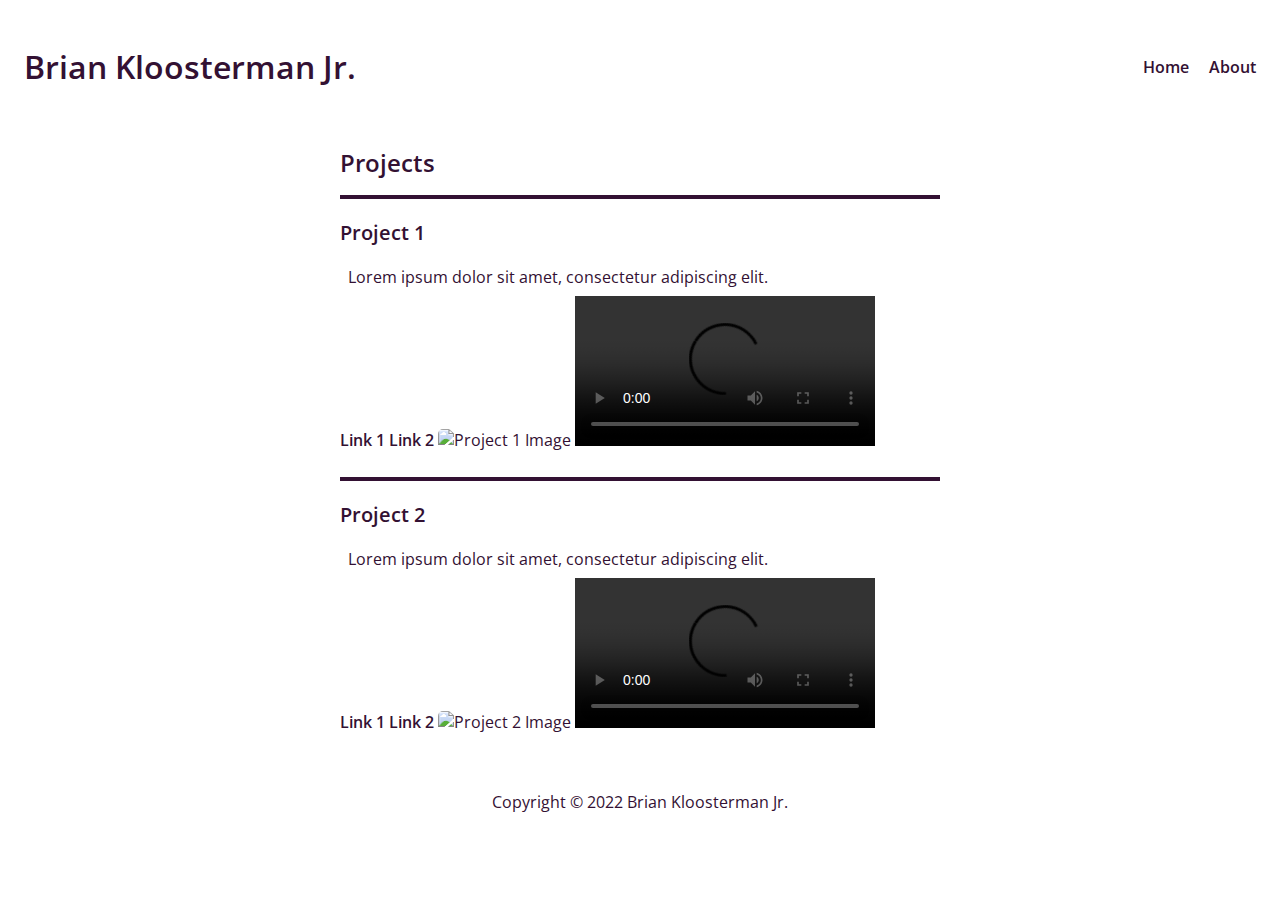
==== about.html @ 145dabde "updates" ====
<!DOCTYPE html>
<html lang="en">
  <head>
    <meta charset="UTF-8" />
    <meta http-equiv="X-UA-Compatible" content="IE=edge" />
    <meta name="viewport" content="width=device-width, initial-scale=1.0" />
    <title>Brian Kloosterman Jr.</title>
    <link rel="stylesheet" href="styles.css" />
  </head>
  <body>
    <header>
      <h1>Brian Kloosterman Jr.</h1>
      <nav>
        <ul>
          <li><a href="index.html">Home</a></li>
          <li><a href="about.html">About</a></li>
        </ul>
      </nav>
    </header>
    <main>
      <section id="projects">
        <h2>Projects</h2>
        <div class="project">
          <h3>Project 1</h3>
          <div class="project-content">
            <p>Lorem ipsum dolor sit amet, consectetur adipiscing elit.</p>
            <a href="#">Link 1</a>
            <a href="#">Link 2</a>
            <img src="#" alt="Project 1 Image" />
            <video src="#" controls></video>
          </div>
        </div>
        <div class="project">
          <h3>Project 2</h3>
          <div class="project-content">
            <p>Lorem ipsum dolor sit amet, consectetur adipiscing elit.</p>
            <a href="#">Link 1</a>
            <a href="#">Link 2</a>
            <img src="#" alt="Project 2 Image" />
            <video src="#" controls></video>
          </div>
        </div>
      </section>
    </main>
    <footer>
      <p>Copyright © 2022 Brian Kloosterman Jr.</p>
    </footer>
  </body>
</html>
---- styles.css ----
@import url("https://fonts.googleapis.com/css2?family=Open+Sans:wght@400;600&display=swap");

:root {
  --color-primary: #313;
  --color-secondary: #313;
  --color-accent: #313;
}
  canvas {
    position:fixed;
    top: 0;
    left: 0;
    right: 0;
    bottom: 0;
    z-index: -1;
  }

body {
  font-family: "Open Sans", sans-serif;
  color: #313;
  background-color: #fff;
}

header {
  display: flex;
  justify-content: space-between;
  align-items: center;
  padding: 1rem;
}

h1 {
  font-size: 2rem;
  font-weight: 600;
}

nav {
  ul {
    list-style: none;
    padding: 0;
    margin: 0;
  }

  li {
    display: inline-block;
    margin-left: 1rem;
  }

  a {
    text-decoration: none;
    color: var(--color-primary);
    font-weight: 600;
  }
}

main {
  max-width: 600px;
  margin: 0 auto;
}

section#projects {
  h2 {
    font-size: 1.5rem;
    font-weight: 600;
    margin-bottom: 1rem;
  }

  .project {
    border-top: 4px solid #313;
    margin-bottom: 1rem;

    h3 {
      font-size: 1.25rem;
      font-weight: 600;
    }

    p {
      margin: 0.5rem;

    }

    a {
      color: var(--color-secondary);
      text-decoration: none;
      font-weight: 600;
    }
  }
  .major {
    border-top: 36px solid #313;
    margin-bottom: 1rem;

    h3 {
      font-size: 2rem;
      font-weight: 800;
    }

    p {
      margin: 0.5rem;
    }

    a {
      color: var(--color-secondary);
      text-decoration: none;
      font-weight: 600;
    }
  }
  .mid {
    border-top: 12px solid #313;
    margin-bottom: 1rem;

    h3 {
      font-size: 1.5rem;
      font-weight: 700;
    }

    p {
      margin: 0.5rem;
    }

    a {
      color: var(--color-secondary);
      text-decoration: none;
      font-weight: 600;
    }
  }
  
}

footer {
  text-align: center;
  padding: 1rem;
}
  img {
  width: auto;
  height: 400px;
  object-fit: scale-down;
  border-radius: 5px;
  margin-bottom: 10px;
  min-width: 100px;
  max-width: 310px;
}
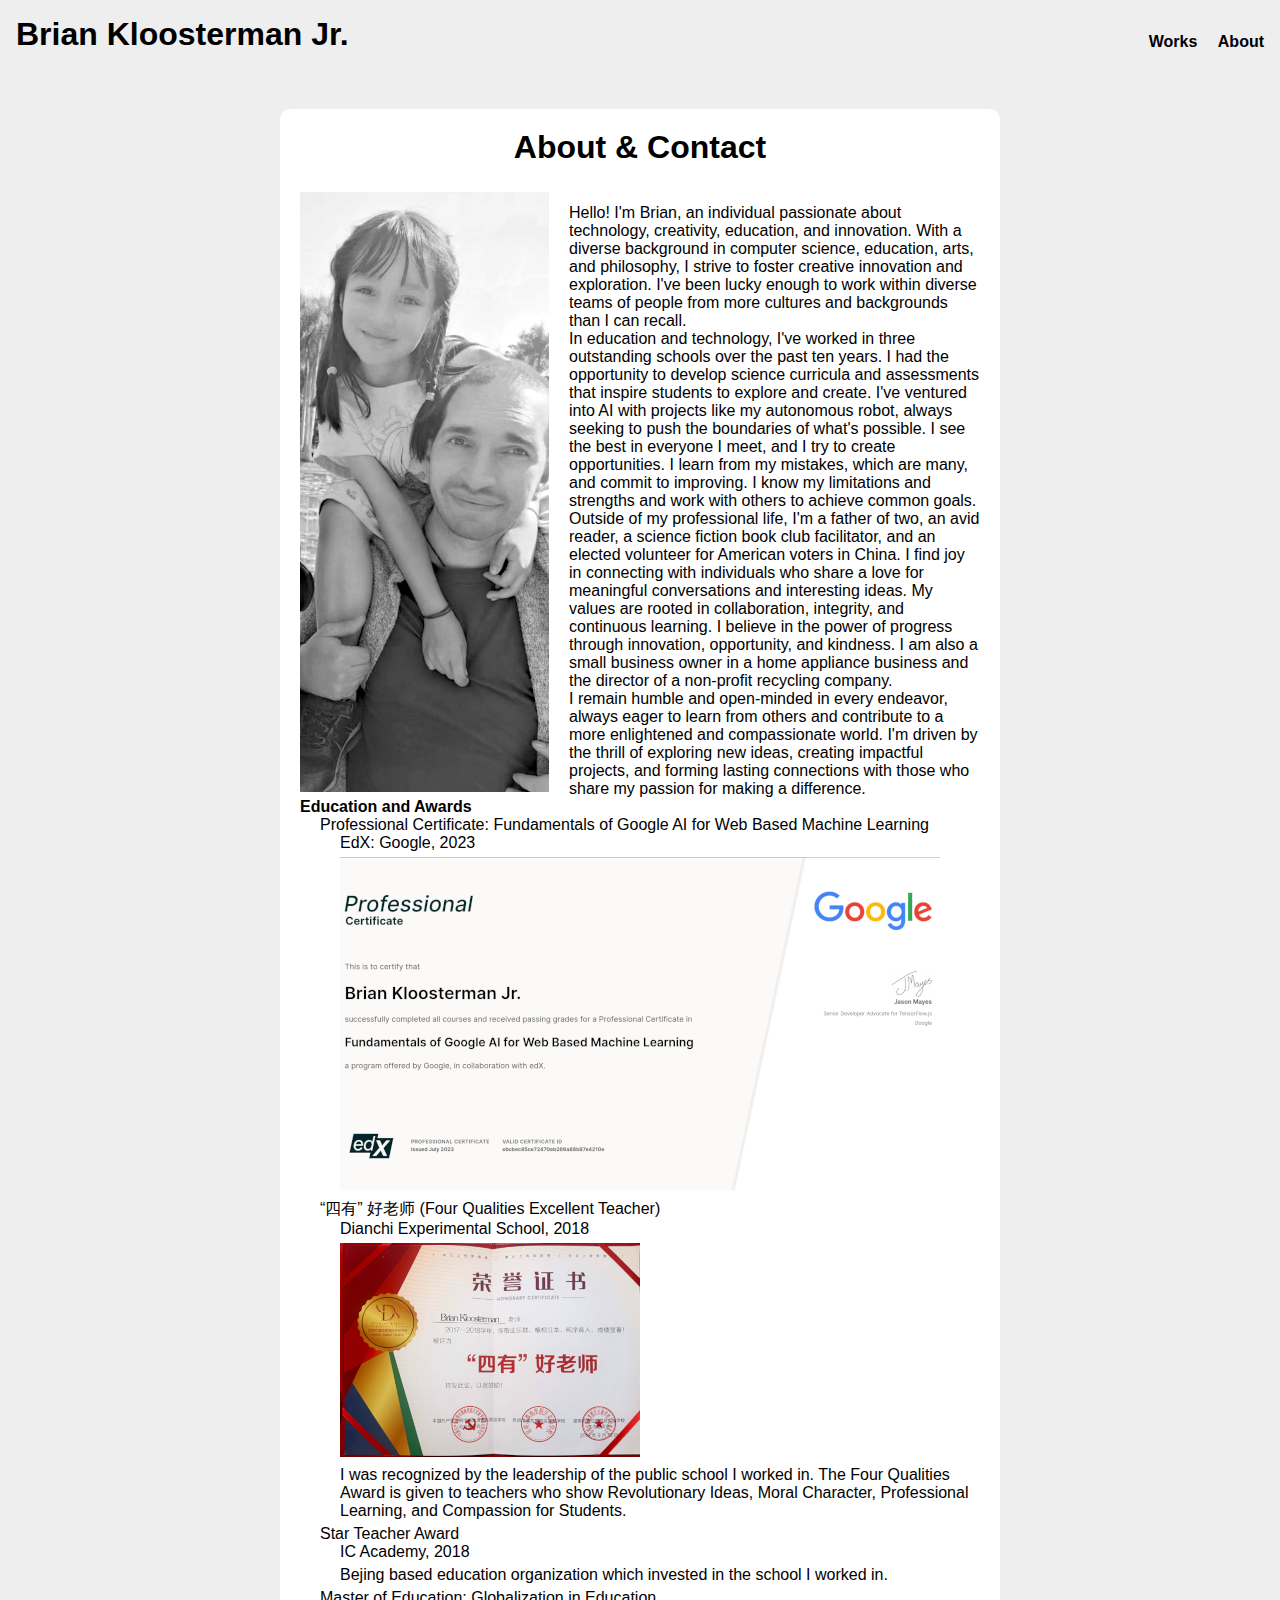
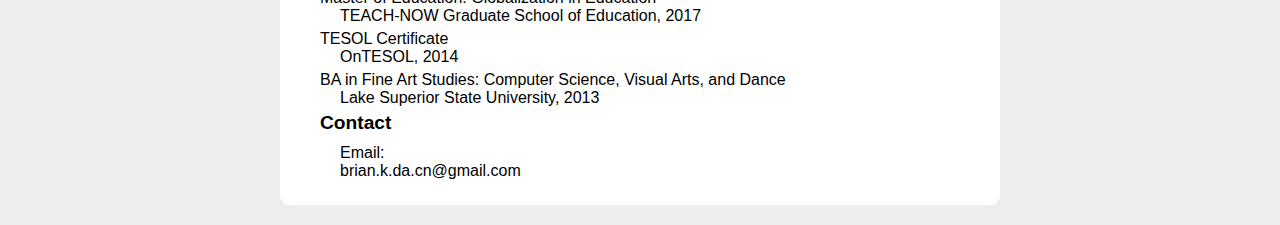
==== commit 1db3feda: "update" ====
--- a/about.html
+++ b/about.html
@@ -1,49 +1,95 @@
 <!DOCTYPE html>
-<html lang="en">
-  <head>
-    <meta charset="UTF-8" />
-    <meta http-equiv="X-UA-Compatible" content="IE=edge" />
-    <meta name="viewport" content="width=device-width, initial-scale=1.0" />
-    <title>Brian Kloosterman Jr.</title>
-    <link rel="stylesheet" href="styles.css" />
-  </head>
-  <body>
-    <header>
-      <h1>Brian Kloosterman Jr.</h1>
-      <nav>
-        <ul>
-          <li><a href="index.html">Home</a></li>
-          <li><a href="about.html">About</a></li>
-        </ul>
-      </nav>
-    </header>
-    <main>
-      <section id="projects">
-        <h2>Projects</h2>
-        <div class="project">
-          <h3>Project 1</h3>
-          <div class="project-content">
-            <p>Lorem ipsum dolor sit amet, consectetur adipiscing elit.</p>
-            <a href="#">Link 1</a>
-            <a href="#">Link 2</a>
-            <img src="#" alt="Project 1 Image" />
-            <video src="#" controls></video>
-          </div>
-        </div>
-        <div class="project">
-          <h3>Project 2</h3>
-          <div class="project-content">
-            <p>Lorem ipsum dolor sit amet, consectetur adipiscing elit.</p>
-            <a href="#">Link 1</a>
-            <a href="#">Link 2</a>
-            <img src="#" alt="Project 2 Image" />
-            <video src="#" controls></video>
-          </div>
-        </div>
-      </section>
-    </main>
-    <footer>
-      <p>Copyright © 2022 Brian Kloosterman Jr.</p>
-    </footer>
-  </body>
-</html>
+    <html lang="en">
+
+    <head>
+        <meta charset="UTF-8">
+        <meta http-equiv="X-UA-Compatible" content="IE=edge">
+        <meta name="viewport" content="width=device-width, initial-scale=1.0">
+
+        <title>Brian Kloosterman</title>
+        <link rel="stylesheet" href="styleAbout.css">
+    </head>
+
+    <body>
+      <header>
+        <h1>Brian Kloosterman Jr.</h1>
+        <nav>
+          <ul>
+            <li><a href="index.html">Works</a></li>
+            <li><a href="about.html">About</a></li>
+          </ul>
+        </nav>
+      </header>
+        <main>
+            <h1>About & Contact</h1>
+            <p>
+              <div class="project-content">
+                <img src="projects/about/0.jpg" alt="Me and my daughter.">
+                <br>Hello! I'm Brian, an individual passionate about technology, creativity, education, and innovation. With a diverse background in computer science, education, arts, and philosophy, I strive to foster creative innovation and exploration. I've been lucky enough to work within diverse teams of people from more cultures and backgrounds than I can recall.
+
+              
+<br>In education and technology, I've worked in three outstanding schools over the past ten years. I had the opportunity to develop science curricula and assessments that inspire students to explore and create. I've ventured into AI with projects like my autonomous robot, always seeking to push the boundaries of what's possible. I see the best in everyone I meet, and I try to create opportunities. I learn from my mistakes, which are many, and commit to improving. I know my limitations and strengths and work with others to achieve common goals.
+
+<br>Outside of my professional life, I'm a father of two, an avid reader, a science fiction book club facilitator, and an elected volunteer for American voters in China. I find joy in connecting with individuals who share a love for meaningful conversations and interesting ideas. My values are rooted in collaboration, integrity, and continuous learning. I believe in the power of progress through innovation, opportunity, and kindness. I am also a small business owner in a home appliance business and the director of a non-profit recycling company.
+<br>I remain humble and open-minded in every endeavor, always eager to learn from others and contribute to a more enlightened and compassionate world. I'm driven by the thrill of exploring new ideas, creating impactful projects, and forming lasting connections with those who share my passion for making a difference.
+
+                        
+              
+                
+              </div>
+              
+
+              <h4>Education and Awards</h4>
+
+              <ul>
+                  <li>Professional Certificate: Fundamentals of Google AI for Web Based Machine Learning
+                    <ul>
+                      <li>EdX: Google, 2023</li>
+                      <li> <a href="projects/about/Cred.pdf" target="_blank"><img src="projects/about/cert2.png" alt="cert."></a></li>
+                    </ul>
+                  </li>
+                  <li>“四有” 好老师 (Four Qualities Excellent Teacher)
+                    <ul>
+                      <li>Dianchi Experimental School, 2018</li>
+                      <li> <img src="projects/about/cert.jpg" alt="award."></li>
+                      <li>I was recognized by the leadership of the public school I worked in. The Four Qualities Award is given to teachers who show Revolutionary Ideas, Moral Character, Professional Learning, and Compassion for Students. </li>
+                    </ul>
+                  </li>
+                  <li>Star Teacher Award
+                    <ul>
+                      <li>IC Academy, 2018</li>
+                      <li>Bejing based education organization which invested in the school I worked in.</li>
+                    </ul>
+                  </li>
+                  <li>Master of Education: Globalization in Education
+                    <ul>
+                      TEACH-NOW Graduate School of Education, 2017
+                    </ul>
+                  </li>
+                  <li>TESOL Certificate
+                    <ul>
+                      OnTESOL, 2014
+                    </ul>
+                  </li>
+                  <li>BA in Fine Art Studies: Computer Science, Visual Arts, and Dance
+                    <ul>
+                      Lake Superior State University, 2013
+                    </ul>
+                  </li>
+                  <li></li>
+
+              </ul>
+            </p>
+
+            
+                <div class="links">
+                    <h2>Contact</h2>
+                    <ul>
+                        <li>Email: brian.k.da.cn@gmail.com</li>
+                    </ul>
+                
+            </div>
+        </main>
+    </body>
+
+    </html>--- a/styleAbout.css
+++ b/styleAbout.css
@@ -0,0 +1,116 @@
+* {
+    margin: 0;
+    padding: 0;
+    box-sizing: border-box;
+  }
+  
+  body {
+    font-family: sans-serif;
+    background-color: #eee;
+  }
+  
+  main {
+    max-width: 720px;
+    margin: 20px auto;
+    padding: 20px;
+    background-color: #fff;
+    border-radius: 10px;
+  }
+  header {
+    display: flex;
+    justify-content: space-between;
+    align-items: center;
+    padding: 1rem;
+  }
+  
+  h1 {
+    font-size: 2rem;
+    font-weight: 600;
+    text-align: center;
+    margin-bottom: 20px;
+  }
+  
+
+  
+  .images {
+    display: flex;
+    justify-content: space-evenly;
+    width: 700px;
+    margin-right: 20px;
+    flex-wrap: wrap;
+  }
+  
+  .images img {
+    flex: 1;
+    height: auto;
+    object-fit: scale-down;
+    border-radius: 5px;
+    margin-bottom: 10px;
+    min-width: 100px;
+    max-width: 310px;
+  }
+  
+  video {
+    flex: 1;
+    height: auto;
+    object-fit: scale-down;
+    border-radius: 5px;
+    margin-bottom: 10px;
+    min-width: 100px;
+    max-width: 310px;
+  }
+  
+  .links {
+    width: 200px;
+    margin-left: 20px;
+    text-align: left;
+  }
+  
+  .links h2 {
+    font-size: 1.2rem;
+    font-weight: 600;
+    margin-bottom: 10px;
+  }
+  
+  ul {
+    list-style: none;
+    padding-left: 1.25em;
+  }
+  
+  li {
+    margin-bottom: 5px;
+  }
+  
+  .links a {
+    text-decoration: none;
+    color: #31a;
+  }
+  nav {
+    ul {
+      list-style: none;
+      padding: 0;
+      margin: 0;
+    }
+  
+    li {
+      display: inline-block;
+      margin-left: 1rem;
+    }
+  
+    a {
+      text-decoration: none;
+      color: var(--color-primary);
+      font-weight: 600;
+    }
+  }
+  .project-content {
+    display: flex;
+    align-items: center;
+  }
+  
+  .project-content img {
+    margin-right: 20px;
+  }
+  .text {
+    white-space: pre-line;
+  }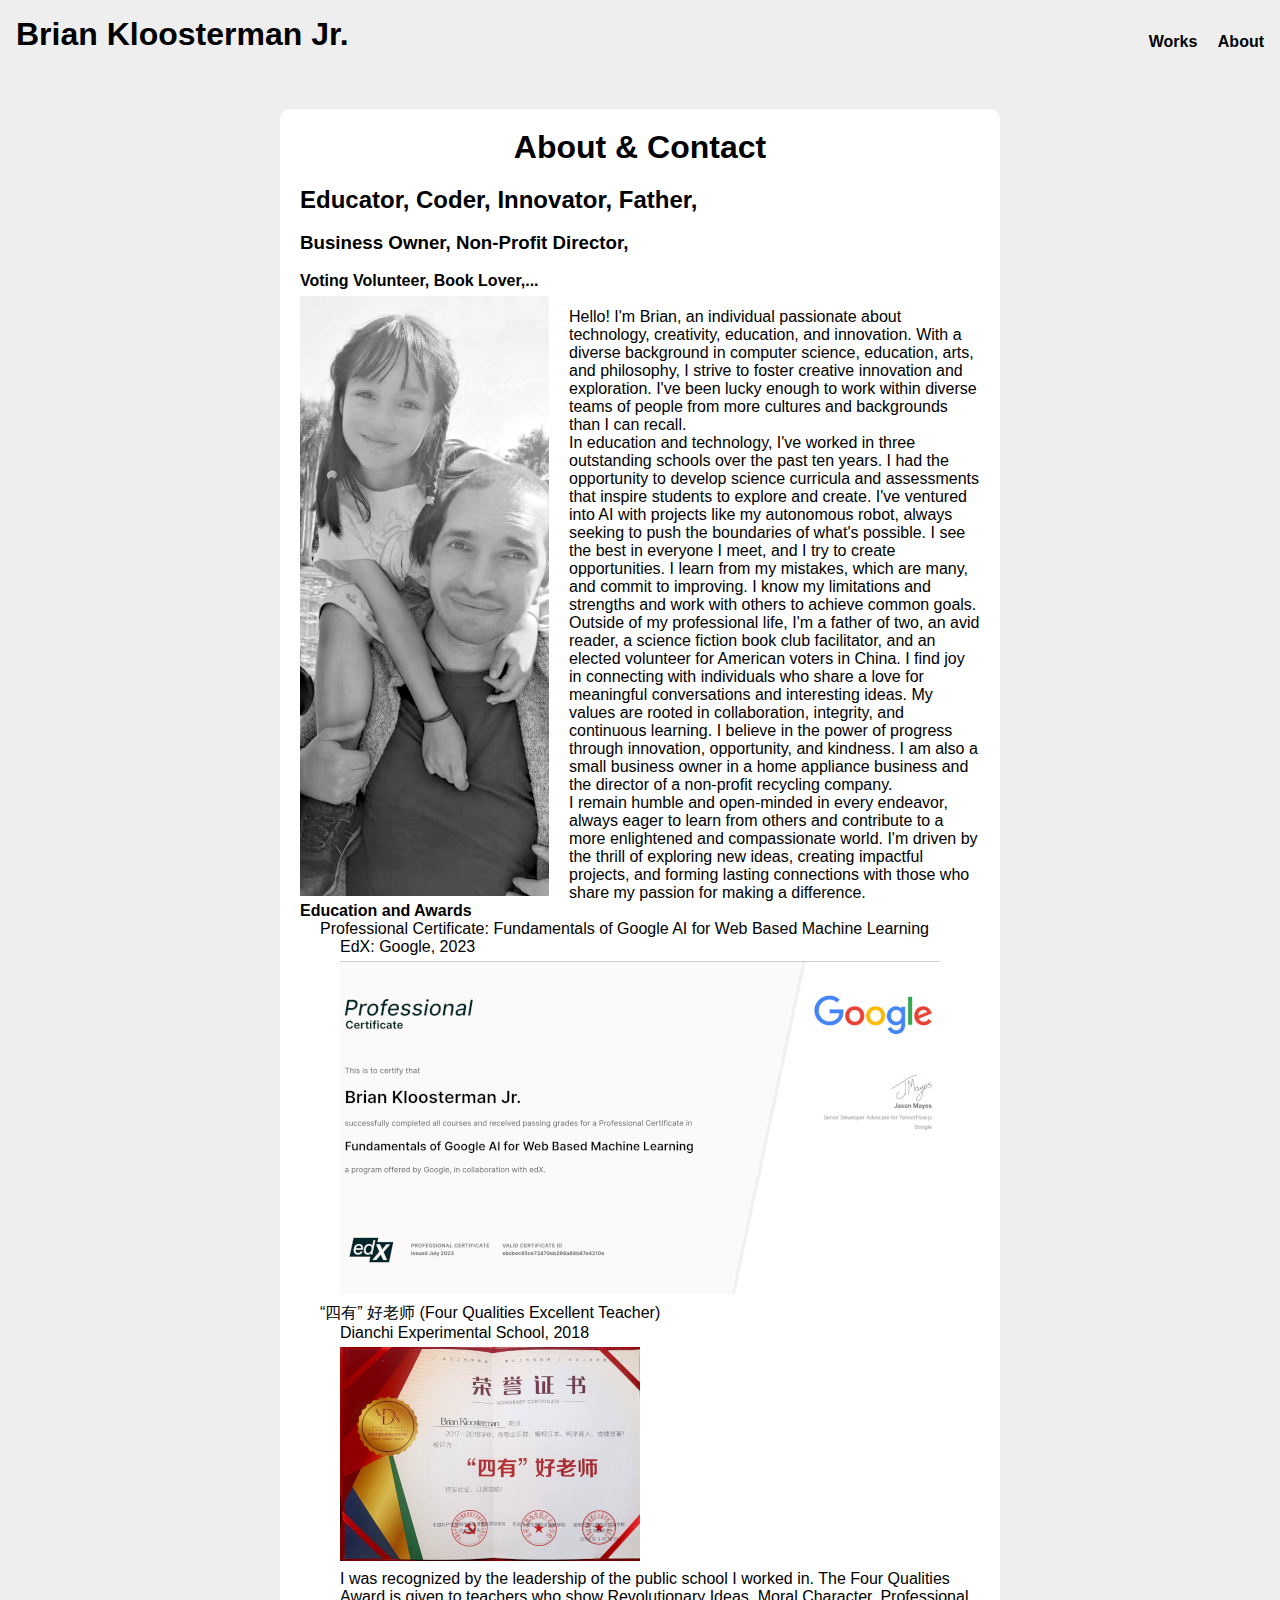
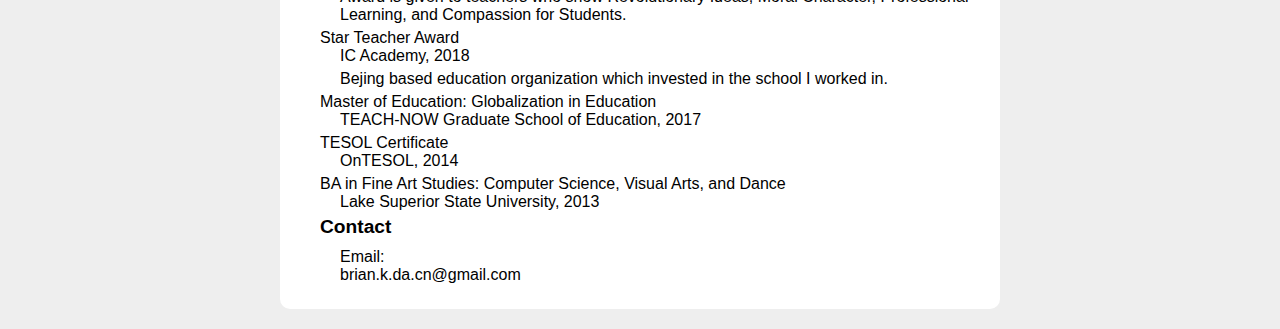
==== commit d398e0af: "update" ====
--- a/about.html
+++ b/about.html
@@ -23,7 +23,9 @@
         <main>
             <h1>About & Contact</h1>
             <p>
+              <h2>Educator, Coder, Innovator, Father,</h2><br><h3> Business Owner, Non-Profit Director,</h3><br><h4>Voting Volunteer, Book Lover,...</h3>
               <div class="project-content">
+                
                 <img src="projects/about/0.jpg" alt="Me and my daughter.">
                 <br>Hello! I'm Brian, an individual passionate about technology, creativity, education, and innovation. With a diverse background in computer science, education, arts, and philosophy, I strive to foster creative innovation and exploration. I've been lucky enough to work within diverse teams of people from more cultures and backgrounds than I can recall.
 
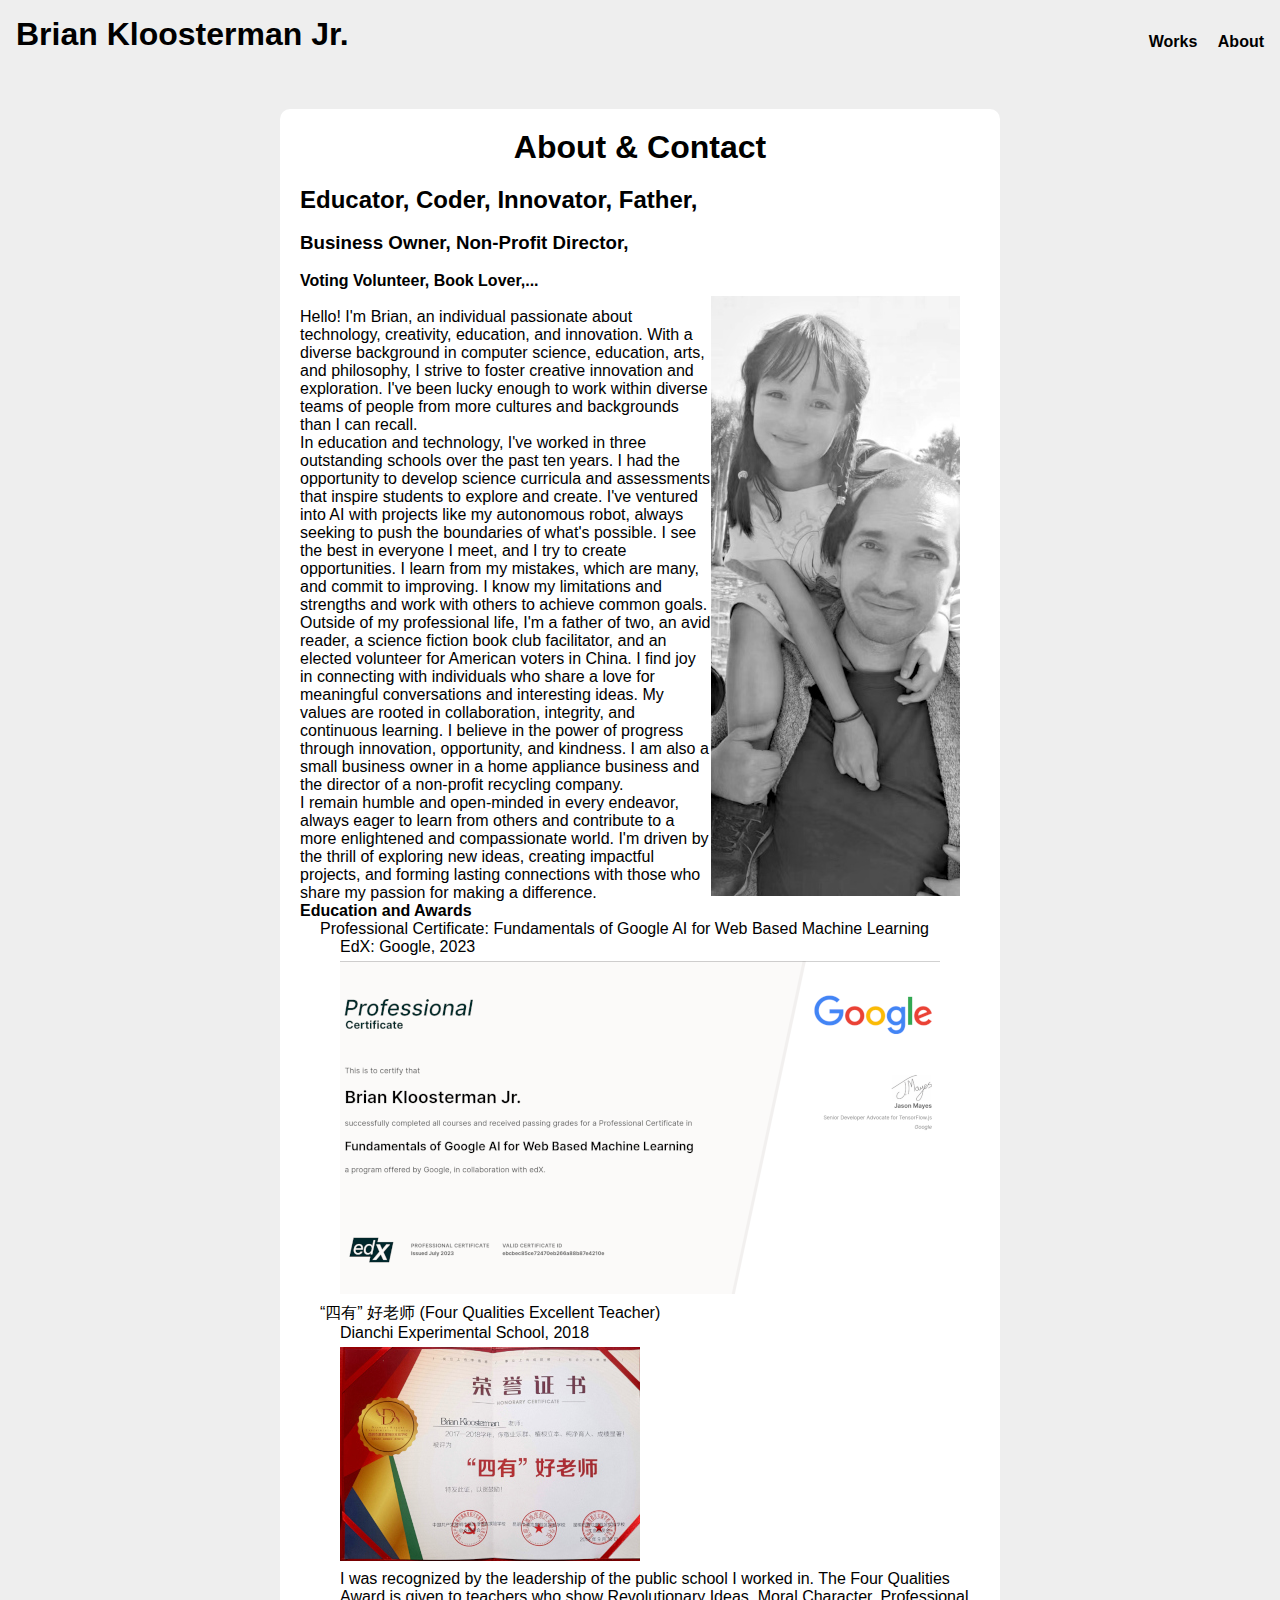
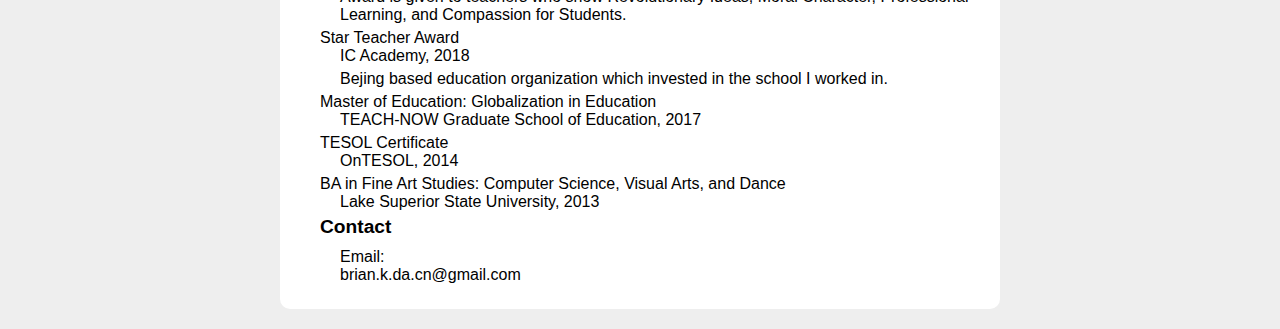
==== commit dd665ec3: "Update about.html" ====
--- a/about.html
+++ b/about.html
@@ -26,7 +26,7 @@
               <h2>Educator, Coder, Innovator, Father,</h2><br><h3> Business Owner, Non-Profit Director,</h3><br><h4>Voting Volunteer, Book Lover,...</h3>
               <div class="project-content">
                 
-                <img src="projects/about/0.jpg" alt="Me and my daughter.">
+                
                 <br>Hello! I'm Brian, an individual passionate about technology, creativity, education, and innovation. With a diverse background in computer science, education, arts, and philosophy, I strive to foster creative innovation and exploration. I've been lucky enough to work within diverse teams of people from more cultures and backgrounds than I can recall.
 
               
@@ -37,7 +37,7 @@
 
                         
               
-                
+<img src="projects/about/0.jpg" alt="Me and my daughter.">
               </div>
               
 
--- a/styleAbout.css
+++ b/styleAbout.css
@@ -1,116 +1,151 @@
 * {
-    margin: 0;
-    padding: 0;
-    box-sizing: border-box;
-  }
-  
-  body {
-    font-family: sans-serif;
-    background-color: #eee;
-  }
-  
-  main {
-    max-width: 720px;
-    margin: 20px auto;
-    padding: 20px;
-    background-color: #fff;
-    border-radius: 10px;
-  }
-  header {
-    display: flex;
-    justify-content: space-between;
-    align-items: center;
-    padding: 1rem;
-  }
-  
-  h1 {
-    font-size: 2rem;
-    font-weight: 600;
-    text-align: center;
-    margin-bottom: 20px;
-  }
-  
+  margin: 0;
+  padding: 0;
+  box-sizing: border-box;
+}
 
-  
-  .images {
-    display: flex;
-    justify-content: space-evenly;
-    width: 700px;
-    margin-right: 20px;
-    flex-wrap: wrap;
-  }
-  
-  .images img {
-    flex: 1;
-    height: auto;
-    object-fit: scale-down;
-    border-radius: 5px;
-    margin-bottom: 10px;
-    min-width: 100px;
-    max-width: 310px;
-  }
-  
-  video {
-    flex: 1;
-    height: auto;
-    object-fit: scale-down;
-    border-radius: 5px;
-    margin-bottom: 10px;
-    min-width: 100px;
-    max-width: 310px;
-  }
-  
-  .links {
-    width: 200px;
-    margin-left: 20px;
-    text-align: left;
-  }
-  
-  .links h2 {
-    font-size: 1.2rem;
-    font-weight: 600;
-    margin-bottom: 10px;
-  }
-  
+body {
+  font-family: sans-serif;
+  background-color: #eee;
+}
+
+main {
+  max-width: 720px;
+  margin: 20px auto;
+  padding: 20px;
+  background-color: #fff;
+  border-radius: 10px;
+}
+
+header {
+  display: flex;
+  justify-content: space-between;
+  align-items: center;
+  padding: 1rem;
+}
+
+h1 {
+  font-size: 2rem;
+  font-weight: 600;
+  text-align: center;
+  margin-bottom: 20px;
+}
+
+.images {
+  display: flex;
+  justify-content: space-evenly;
+  width: 700px;
+  margin-right: 20px;
+  flex-wrap: wrap;
+}
+
+.images img {
+  flex: 1;
+  height: auto;
+  object-fit: scale-down;
+  border-radius: 5px;
+  margin-bottom: 10px;
+  min-width: 100px;
+  max-width: 310px;
+}
+
+video {
+  flex: 1;
+  height: auto;
+  object-fit: scale-down;
+  border-radius: 5px;
+  margin-bottom: 10px;
+  min-width: 100px;
+  max-width: 310px;
+}
+
+.links {
+  width: 200px;
+  margin-left: 20px;
+  text-align: left;
+}
+
+.links h2 {
+  font-size: 1.2rem;
+  font-weight: 600;
+  margin-bottom: 10px;
+}
+
+ul {
+  list-style: none;
+  padding-left: 1.25em;
+}
+
+li {
+  margin-bottom: 5px;
+}
+
+.links a {
+  text-decoration: none;
+  color: #31a;
+}
+
+nav {
   ul {
-    list-style: none;
-    padding-left: 1.25em;
-  }
-  
-  li {
-    margin-bottom: 5px;
-  }
-  
-  .links a {
-    text-decoration: none;
-    color: #31a;
-  }
-  nav {
-    ul {
       list-style: none;
       padding: 0;
       margin: 0;
-    }
-  
-    li {
+  }
+
+  li {
       display: inline-block;
       margin-left: 1rem;
-    }
-  
-    a {
+  }
+
+  a {
       text-decoration: none;
       color: var(--color-primary);
       font-weight: 600;
-    }
   }
+}
+
+.project-content {
+  display: flex;
+  align-items: center;
+}
+
+.project-content img {
+  margin-right: 20px;
+}
+
+.text {
+  white-space: pre-line;
+}
+
+/* Add this media query */
+@media screen and (max-width: 720px) {
+  main {
+      max-width: 100%;
+      padding: 10px;
+  }
+
+  .images {
+      flex-direction: column;
+      align-items: center;
+  }
+
+  .images img {
+      margin-bottom: 20px;
+  }
+
+  .links {
+      width: 100%;
+      margin-left: 0;
+      margin-top: 20px;
+  }
+
   .project-content {
-    display: flex;
-    align-items: center;
+      flex-direction: column;
+      width: 100%;
   }
-  
+
   .project-content img {
-    margin-right: 20px;
+      margin-right: 0;
+      margin-bottom: 20px;
   }
-  .text {
-    white-space: pre-line;
-  }+}
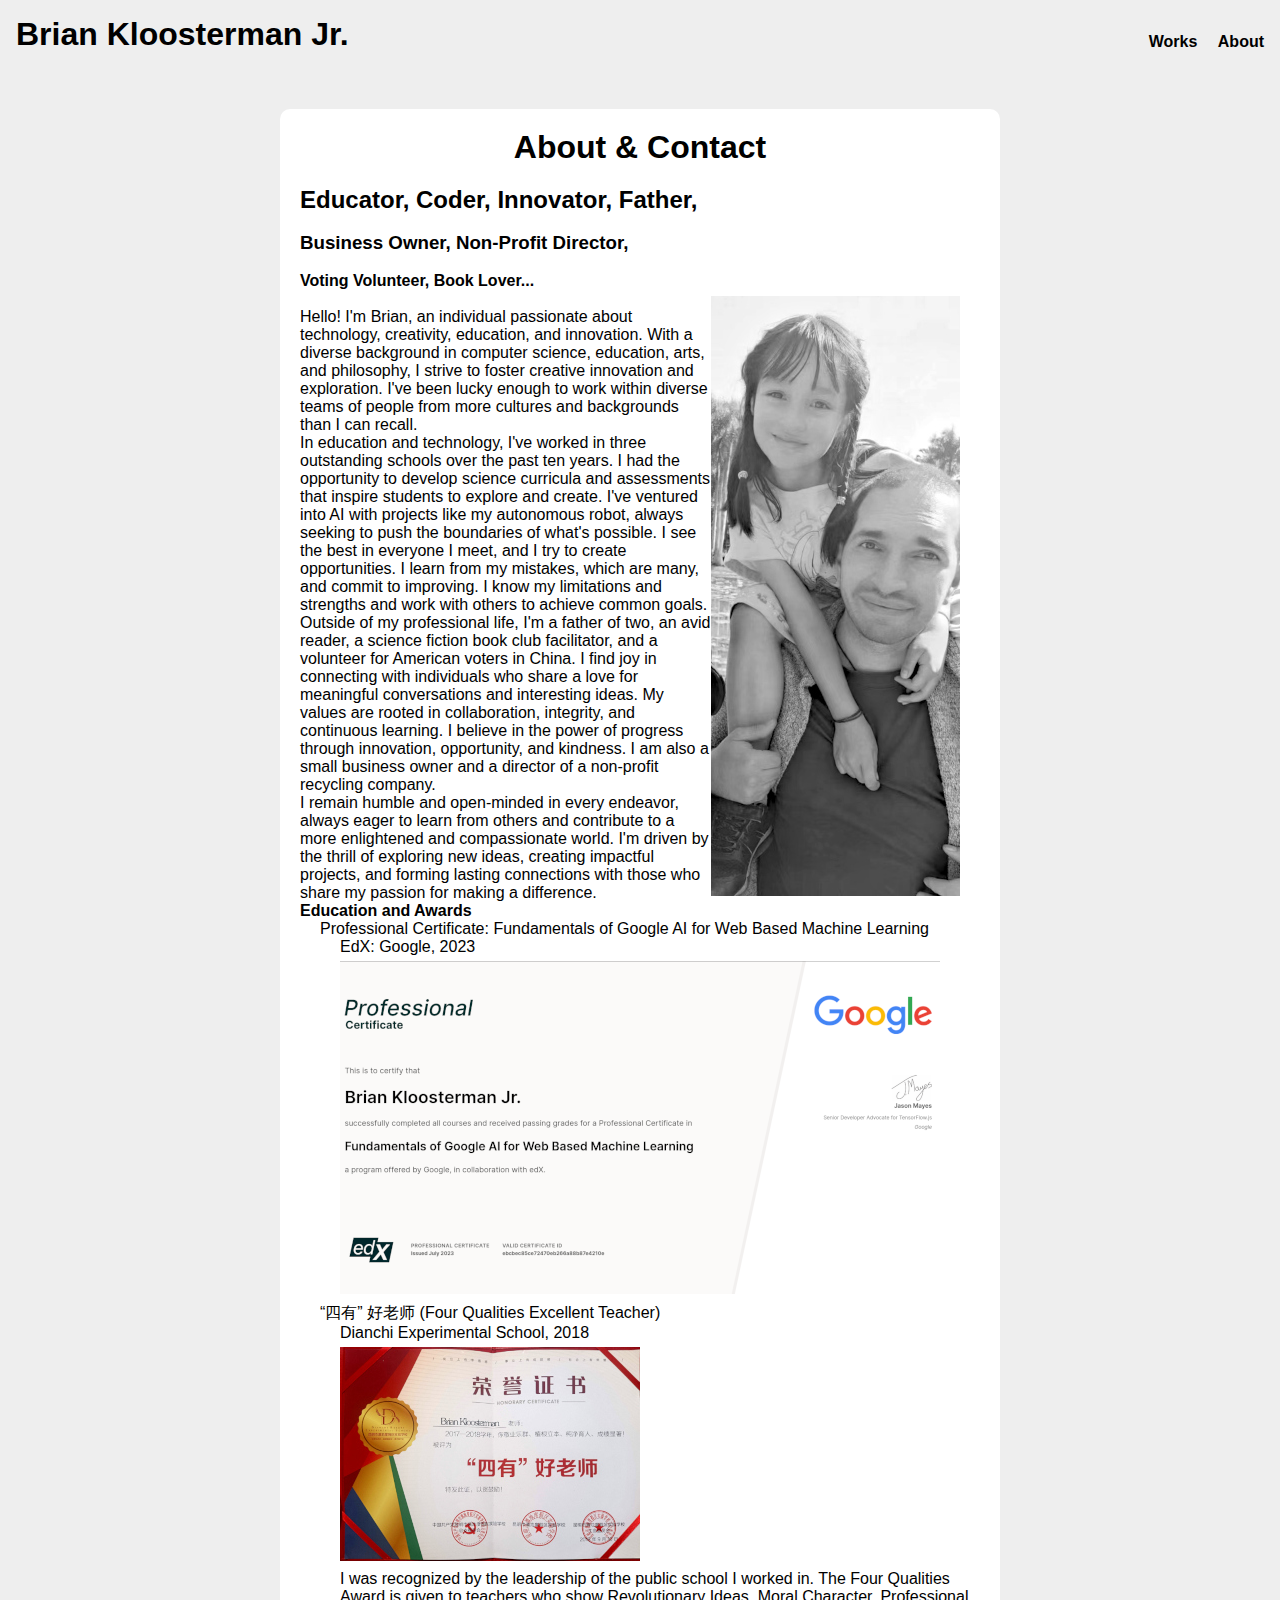
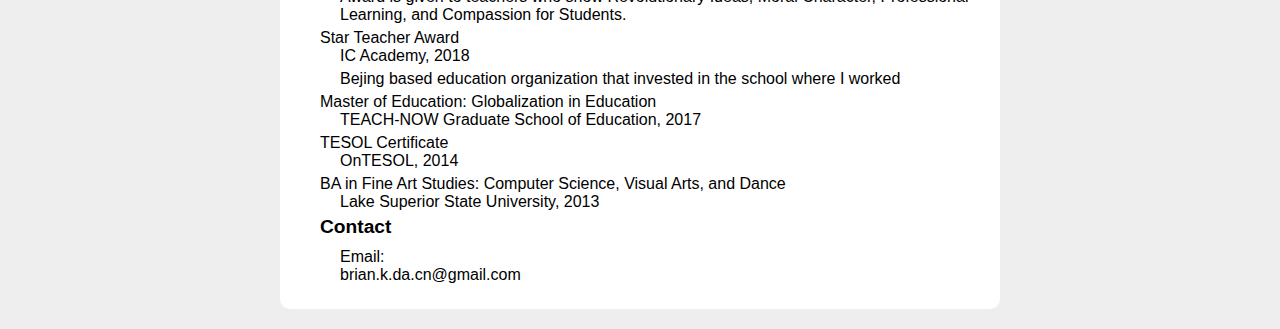
==== commit efaf2126: "Update about.html" ====
--- a/about.html
+++ b/about.html
@@ -23,7 +23,7 @@
         <main>
             <h1>About & Contact</h1>
             <p>
-              <h2>Educator, Coder, Innovator, Father,</h2><br><h3> Business Owner, Non-Profit Director,</h3><br><h4>Voting Volunteer, Book Lover,...</h3>
+              <h2>Educator, Coder, Innovator, Father,</h2><br><h3> Business Owner, Non-Profit Director,</h3><br><h4>Voting Volunteer, Book Lover...</h3>
               <div class="project-content">
                 
                 
@@ -32,7 +32,7 @@
               
 <br>In education and technology, I've worked in three outstanding schools over the past ten years. I had the opportunity to develop science curricula and assessments that inspire students to explore and create. I've ventured into AI with projects like my autonomous robot, always seeking to push the boundaries of what's possible. I see the best in everyone I meet, and I try to create opportunities. I learn from my mistakes, which are many, and commit to improving. I know my limitations and strengths and work with others to achieve common goals.
 
-<br>Outside of my professional life, I'm a father of two, an avid reader, a science fiction book club facilitator, and an elected volunteer for American voters in China. I find joy in connecting with individuals who share a love for meaningful conversations and interesting ideas. My values are rooted in collaboration, integrity, and continuous learning. I believe in the power of progress through innovation, opportunity, and kindness. I am also a small business owner in a home appliance business and the director of a non-profit recycling company.
+<br>Outside of my professional life, I'm a father of two, an avid reader, a science fiction book club facilitator, and a volunteer for American voters in China. I find joy in connecting with individuals who share a love for meaningful conversations and interesting ideas. My values are rooted in collaboration, integrity, and continuous learning. I believe in the power of progress through innovation, opportunity, and kindness. I am also a small business owner and a director of a non-profit recycling company.
 <br>I remain humble and open-minded in every endeavor, always eager to learn from others and contribute to a more enlightened and compassionate world. I'm driven by the thrill of exploring new ideas, creating impactful projects, and forming lasting connections with those who share my passion for making a difference.
 
                         
@@ -60,7 +60,7 @@
                   <li>Star Teacher Award
                     <ul>
                       <li>IC Academy, 2018</li>
-                      <li>Bejing based education organization which invested in the school I worked in.</li>
+                      <li>Bejing based education organization that invested in the school where I worked</li>
                     </ul>
                   </li>
                   <li>Master of Education: Globalization in Education
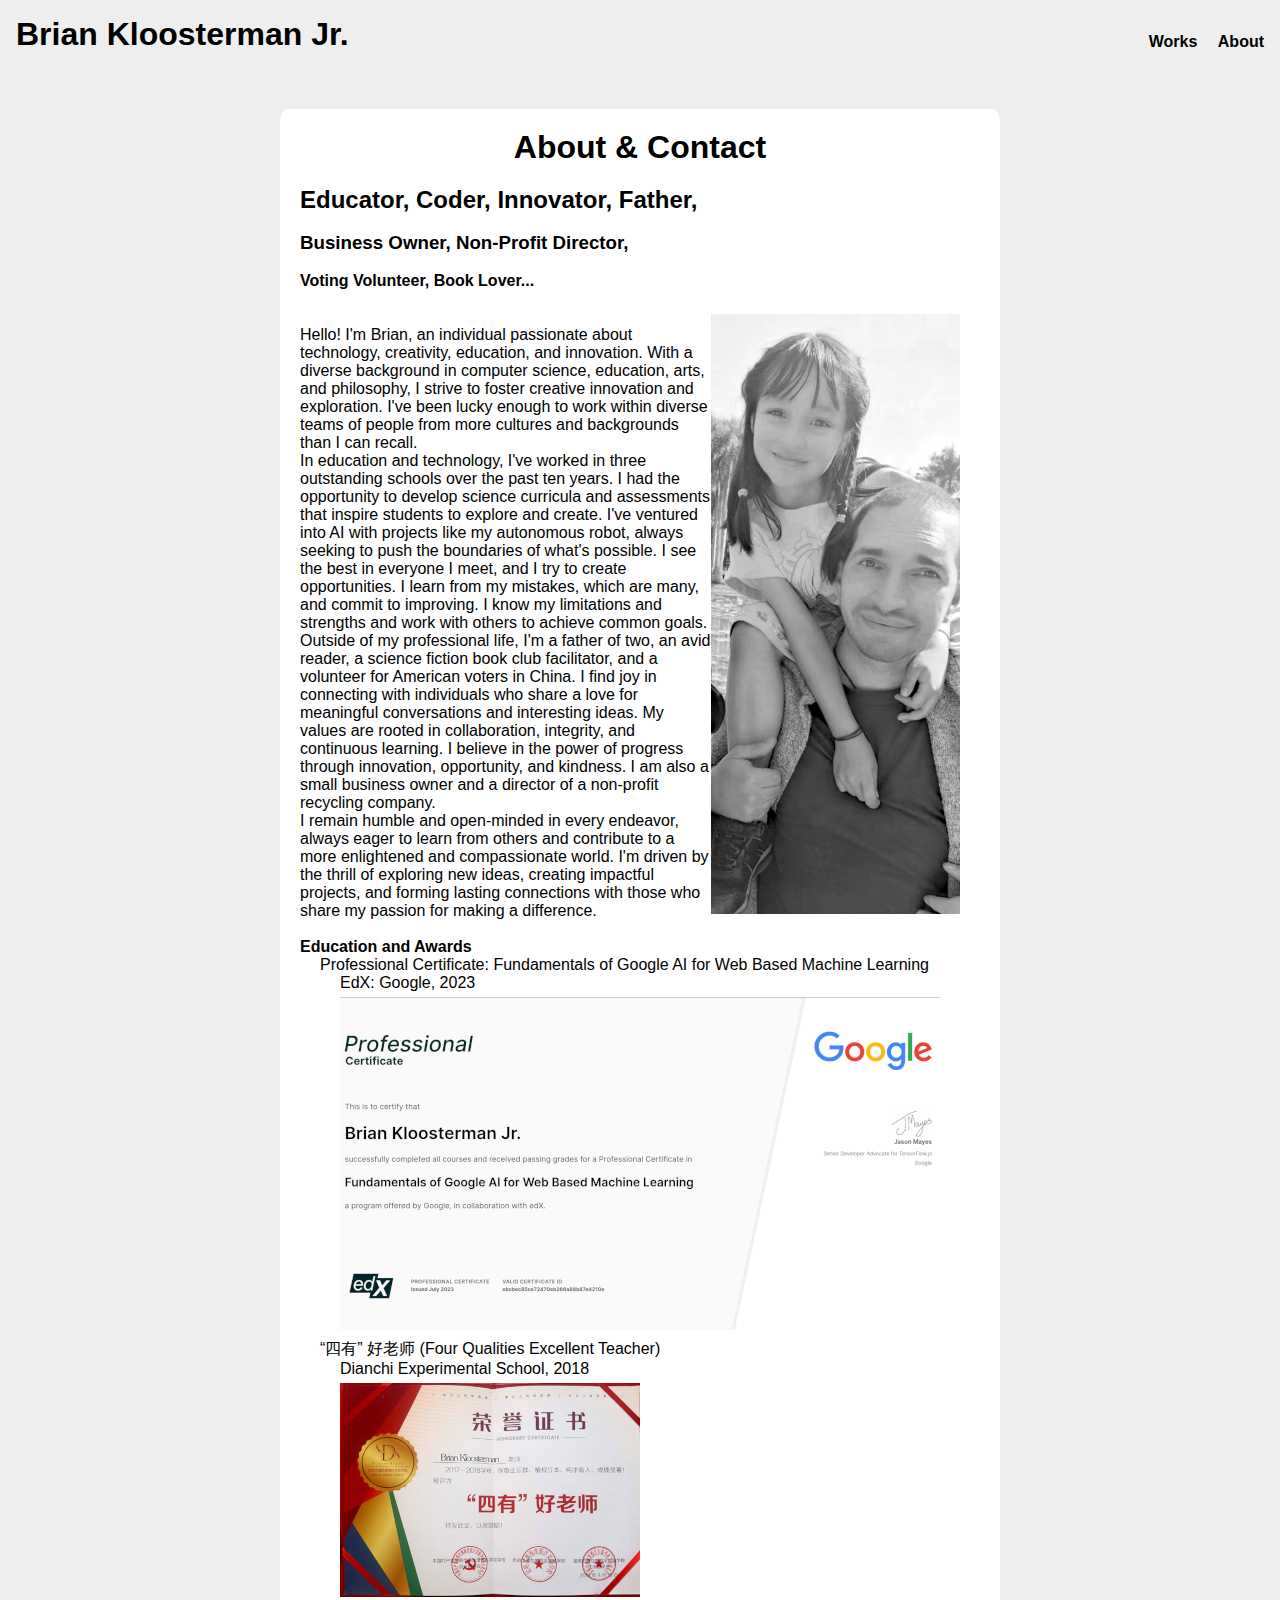
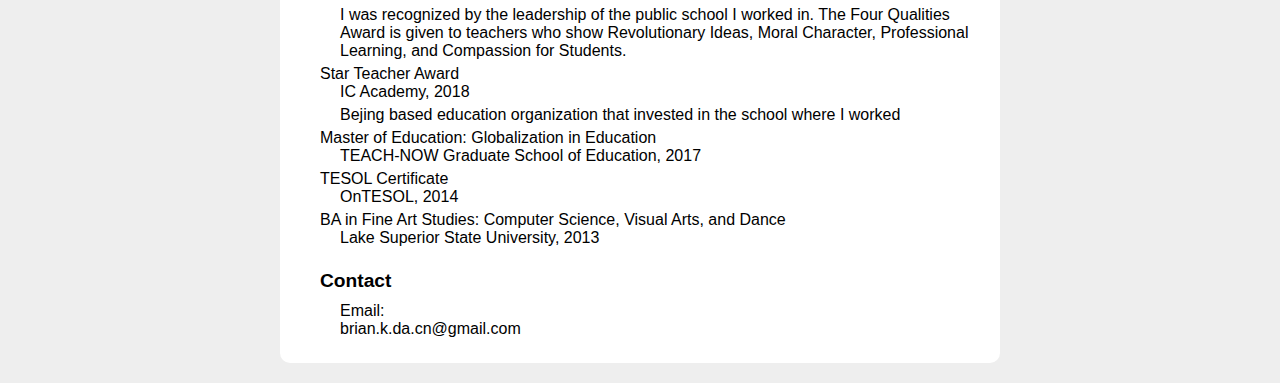
==== commit 0e06f847: "update" ====
--- a/about.html
+++ b/about.html
@@ -23,7 +23,7 @@
         <main>
             <h1>About & Contact</h1>
             <p>
-              <h2>Educator, Coder, Innovator, Father,</h2><br><h3> Business Owner, Non-Profit Director,</h3><br><h4>Voting Volunteer, Book Lover...</h3>
+              <h2>Educator, Coder, Innovator, Father,</h2><br><h3> Business Owner, Non-Profit Director,</h3><br><h4>Voting Volunteer, Book Lover...</h3><br>
               <div class="project-content">
                 
                 
@@ -34,14 +34,13 @@
 
 <br>Outside of my professional life, I'm a father of two, an avid reader, a science fiction book club facilitator, and a volunteer for American voters in China. I find joy in connecting with individuals who share a love for meaningful conversations and interesting ideas. My values are rooted in collaboration, integrity, and continuous learning. I believe in the power of progress through innovation, opportunity, and kindness. I am also a small business owner and a director of a non-profit recycling company.
 <br>I remain humble and open-minded in every endeavor, always eager to learn from others and contribute to a more enlightened and compassionate world. I'm driven by the thrill of exploring new ideas, creating impactful projects, and forming lasting connections with those who share my passion for making a difference.
-
-                        
+      
               
-<img src="projects/about/0.jpg" alt="Me and my daughter.">
+<img src="projects/about/0.jpg" alt="Me and my daughter."><br>
               </div>
               
 
-              <h4>Education and Awards</h4>
+              <br><h4>Education and Awards</h4>
 
               <ul>
                   <li>Professional Certificate: Fundamentals of Google AI for Web Based Machine Learning
@@ -85,9 +84,9 @@
 
             
                 <div class="links">
-                    <h2>Contact</h2>
+                    <br><h2>Contact</h2>
                     <ul>
-                        <li>Email: brian.k.da.cn@gmail.com</li>
+                      <li>Email: brian.k.da.cn@gmail.com</li>
                     </ul>
                 
             </div>
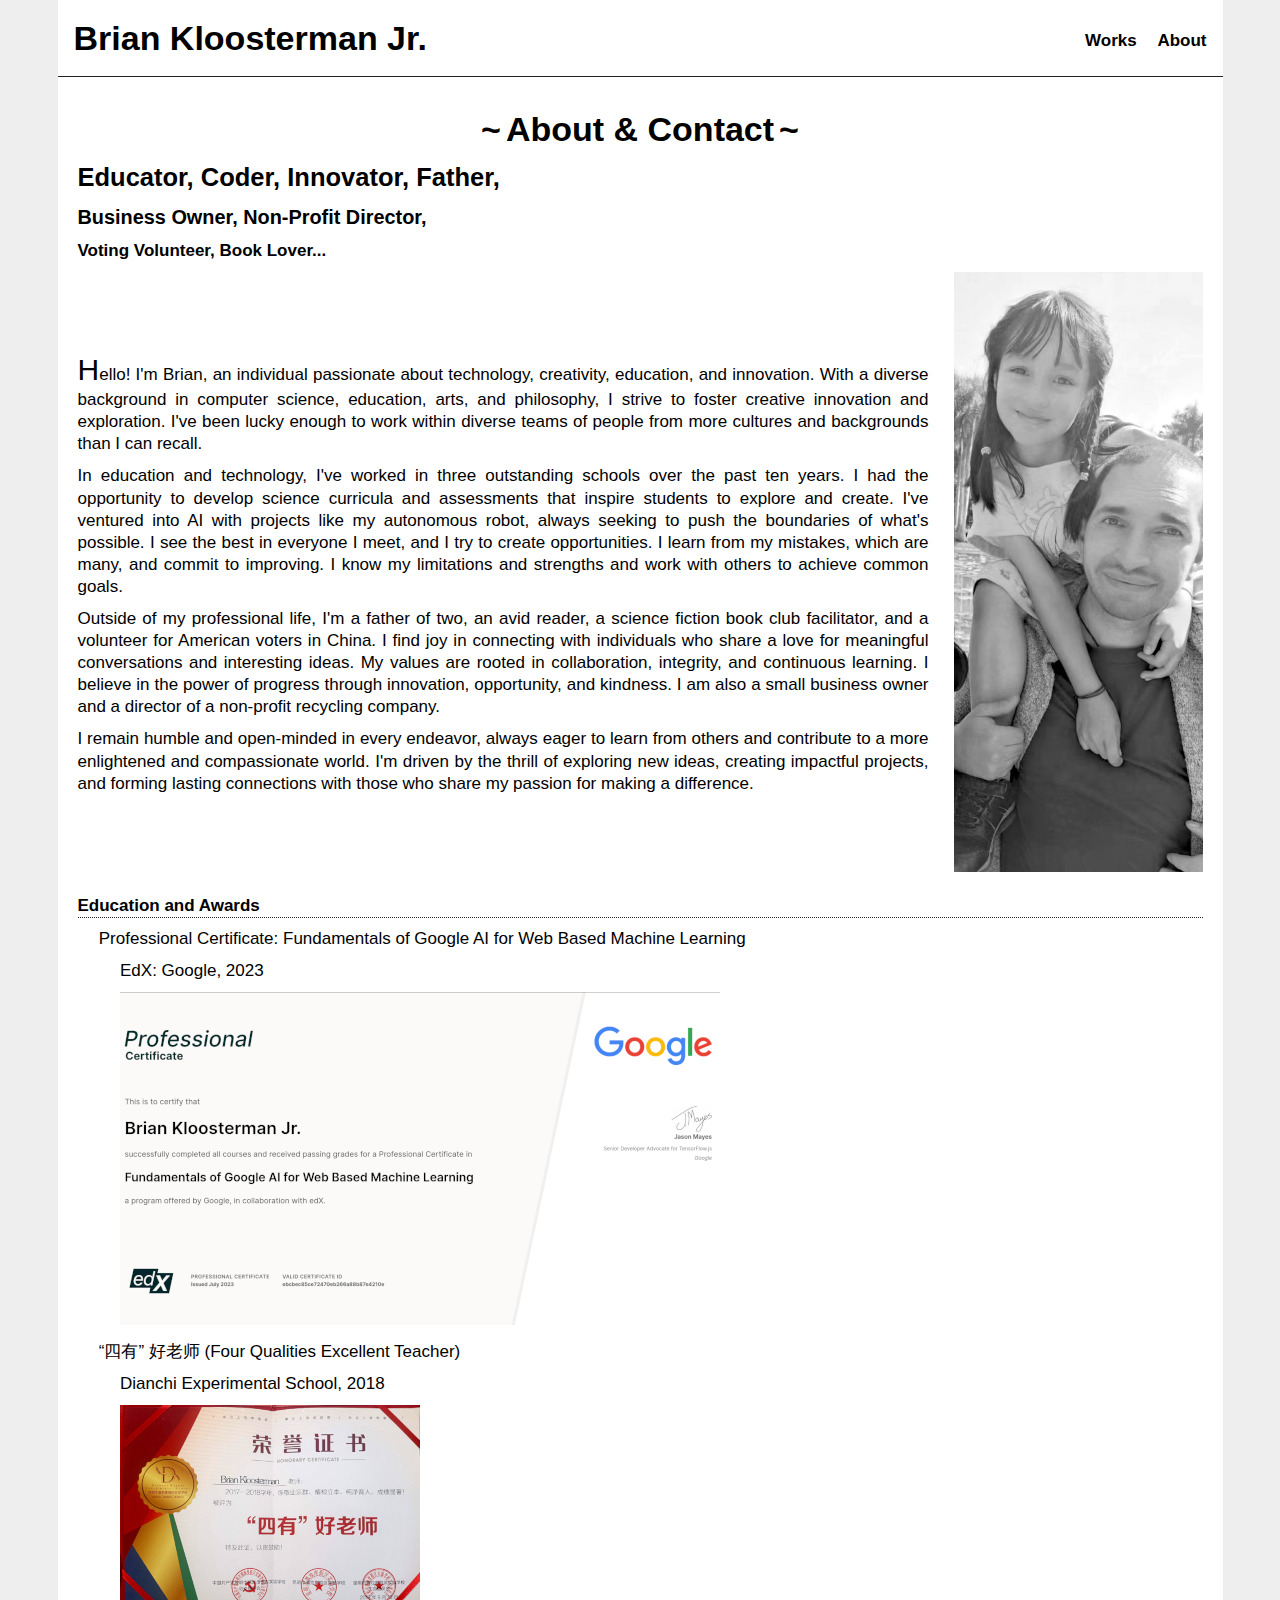
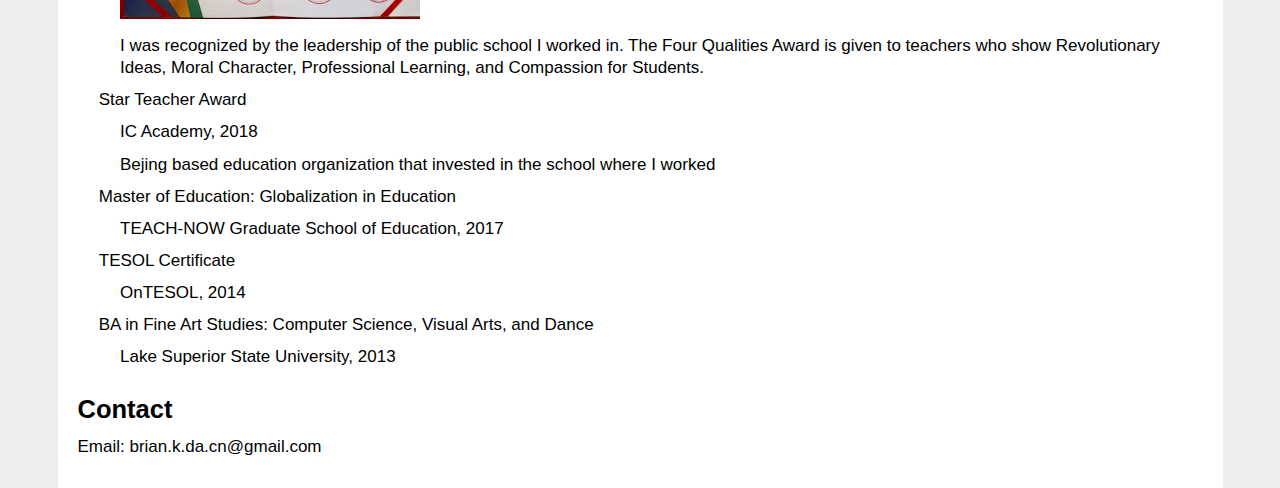
==== commit 85e98b06: "better layout" ====
--- a/about.html
+++ b/about.html
@@ -1,96 +1,97 @@
 <!DOCTYPE html>
-    <html lang="en">
+<html lang="en">
+   <head>
+      <meta charset="UTF-8">
+      <meta http-equiv="X-UA-Compatible" content="IE=edge">
+      <meta name="viewport" content="width=device-width, initial-scale=1.0">
+      <title>Brian Kloosterman</title>
+      <link rel="stylesheet" href="styleAbout.css">
+   </head>
+   <body>
+      <header>
+         <div class="container">
+          <div class="header_wrapper">
+            <h1>Brian Kloosterman Jr.</h1>
+         <nav>
+            <ul>
+               <li><a href="index.html">Works</a></li>
+               <li><a href="about.html">About</a></li>
+            </ul>
+         </nav>
+          </div>
+         </div>
+      </header>
+      <main>
+         <div class="container">
+          <div class="about_main">
+            <h1 class="title">About & Contact</h1>
 
-    <head>
-        <meta charset="UTF-8">
-        <meta http-equiv="X-UA-Compatible" content="IE=edge">
-        <meta name="viewport" content="width=device-width, initial-scale=1.0">
+          <div class="sm_detail">
+            <h2>Educator, Coder, Innovator, Father,</h2>
+            <h3>Business Owner, Non-Profit Director,</h3>
+            <h4>Voting Volunteer, Book Lover...</h3>
+          </div>
 
-        <title>Brian Kloosterman</title>
-        <link rel="stylesheet" href="styleAbout.css">
-    </head>
-
-    <body>
-      <header>
-        <h1>Brian Kloosterman Jr.</h1>
-        <nav>
+          <div class="project-content">
+             <div class="about_me_texts">
+              <p>Hello! I'm Brian, an individual passionate about technology, creativity, education, and innovation. With a diverse background in computer science, education, arts, and philosophy, I strive to foster creative innovation and exploration. I've been lucky enough to work within diverse teams of people from more cultures and backgrounds than I can recall.</p>
+             <p>In education and technology, I've worked in three outstanding schools over the past ten years. I had the opportunity to develop science curricula and assessments that inspire students to explore and create. I've ventured into AI with projects like my autonomous robot, always seeking to push the boundaries of what's possible. I see the best in everyone I meet, and I try to create opportunities. I learn from my mistakes, which are many, and commit to improving. I know my limitations and strengths and work with others to achieve common goals.</p>
+             <p>Outside of my professional life, I'm a father of two, an avid reader, a science fiction book club facilitator, and a volunteer for American voters in China. I find joy in connecting with individuals who share a love for meaningful conversations and interesting ideas. My values are rooted in collaboration, integrity, and continuous learning. I believe in the power of progress through innovation, opportunity, and kindness. I am also a small business owner and a director of a non-profit recycling company.</p>
+             <p>I remain humble and open-minded in every endeavor, always eager to learn from others and contribute to a more enlightened and compassionate world. I'm driven by the thrill of exploring new ideas, creating impactful projects, and forming lasting connections with those who share my passion for making a difference.</p>
+             </div>
+             <img src="projects/about/0.jpg" alt="Me and my daughter.">
+          </div>
+          <br>
+          <h4 class="educationnawards">Education and Awards</h4>
           <ul>
-            <li><a href="index.html">Works</a></li>
-            <li><a href="about.html">About</a></li>
+             <li>
+                <p>Professional Certificate: Fundamentals of Google AI for Web Based Machine Learning</p>
+                <ul>
+                   <li>EdX: Google, 2023</li>
+                   <li> <a href="projects/about/Cred.pdf" target="_blank"><img src="projects/about/cert2.png" alt="cert."></a></li>
+                </ul>
+             </li>
+             <li>
+                <p>“四有” 好老师 (Four Qualities Excellent Teacher)</p>
+                <ul>
+                   <li>Dianchi Experimental School, 2018</li>
+                   <li> <img src="projects/about/cert.jpg" alt="award."></li>
+                   <li>I was recognized by the leadership of the public school I worked in. The Four Qualities Award is given to teachers who show Revolutionary Ideas, Moral Character, Professional Learning, and Compassion for Students. </li>
+                </ul>
+             </li>
+             <li>
+                <p>Star Teacher Award</p>
+                <ul>
+                   <li>IC Academy, 2018</li>
+                   <li>Bejing based education organization that invested in the school where I worked</li>
+                </ul>
+             </li>
+             <li>
+                <p>Master of Education: Globalization in Education</p>
+                <ul>
+                   TEACH-NOW Graduate School of Education, 2017
+                </ul>
+             </li>
+             <li>
+                <p>TESOL Certificate</p>
+                <ul>
+                   OnTESOL, 2014
+                </ul>
+             </li>
+             <li>
+                <p>BA in Fine Art Studies: Computer Science, Visual Arts, and Dance</p>
+                <ul>
+                   Lake Superior State University, 2013
+                </ul>
+             </li>
           </ul>
-        </nav>
-      </header>
-        <main>
-            <h1>About & Contact</h1>
-            <p>
-              <h2>Educator, Coder, Innovator, Father,</h2><br><h3> Business Owner, Non-Profit Director,</h3><br><h4>Voting Volunteer, Book Lover...</h3><br>
-              <div class="project-content">
-                
-                
-                <br>Hello! I'm Brian, an individual passionate about technology, creativity, education, and innovation. With a diverse background in computer science, education, arts, and philosophy, I strive to foster creative innovation and exploration. I've been lucky enough to work within diverse teams of people from more cultures and backgrounds than I can recall.
-
-              
-<br>In education and technology, I've worked in three outstanding schools over the past ten years. I had the opportunity to develop science curricula and assessments that inspire students to explore and create. I've ventured into AI with projects like my autonomous robot, always seeking to push the boundaries of what's possible. I see the best in everyone I meet, and I try to create opportunities. I learn from my mistakes, which are many, and commit to improving. I know my limitations and strengths and work with others to achieve common goals.
-
-<br>Outside of my professional life, I'm a father of two, an avid reader, a science fiction book club facilitator, and a volunteer for American voters in China. I find joy in connecting with individuals who share a love for meaningful conversations and interesting ideas. My values are rooted in collaboration, integrity, and continuous learning. I believe in the power of progress through innovation, opportunity, and kindness. I am also a small business owner and a director of a non-profit recycling company.
-<br>I remain humble and open-minded in every endeavor, always eager to learn from others and contribute to a more enlightened and compassionate world. I'm driven by the thrill of exploring new ideas, creating impactful projects, and forming lasting connections with those who share my passion for making a difference.
-      
-              
-<img src="projects/about/0.jpg" alt="Me and my daughter."><br>
-              </div>
-              
-
-              <br><h4>Education and Awards</h4>
-
-              <ul>
-                  <li>Professional Certificate: Fundamentals of Google AI for Web Based Machine Learning
-                    <ul>
-                      <li>EdX: Google, 2023</li>
-                      <li> <a href="projects/about/Cred.pdf" target="_blank"><img src="projects/about/cert2.png" alt="cert."></a></li>
-                    </ul>
-                  </li>
-                  <li>“四有” 好老师 (Four Qualities Excellent Teacher)
-                    <ul>
-                      <li>Dianchi Experimental School, 2018</li>
-                      <li> <img src="projects/about/cert.jpg" alt="award."></li>
-                      <li>I was recognized by the leadership of the public school I worked in. The Four Qualities Award is given to teachers who show Revolutionary Ideas, Moral Character, Professional Learning, and Compassion for Students. </li>
-                    </ul>
-                  </li>
-                  <li>Star Teacher Award
-                    <ul>
-                      <li>IC Academy, 2018</li>
-                      <li>Bejing based education organization that invested in the school where I worked</li>
-                    </ul>
-                  </li>
-                  <li>Master of Education: Globalization in Education
-                    <ul>
-                      TEACH-NOW Graduate School of Education, 2017
-                    </ul>
-                  </li>
-                  <li>TESOL Certificate
-                    <ul>
-                      OnTESOL, 2014
-                    </ul>
-                  </li>
-                  <li>BA in Fine Art Studies: Computer Science, Visual Arts, and Dance
-                    <ul>
-                      Lake Superior State University, 2013
-                    </ul>
-                  </li>
-                  <li></li>
-
-              </ul>
-            </p>
-
-            
-                <div class="links">
-                    <br><h2>Contact</h2>
-                    <ul>
-                      <li>Email: brian.k.da.cn@gmail.com</li>
-                    </ul>
-                
-            </div>
-        </main>
-    </body>
-
-    </html>+          </p>
+          <div class="links">
+             <h2>Contact</h2>
+             <p>Email: brian.k.da.cn@gmail.com</p>
+          </div>
+          </div>
+         </div>
+      </main>
+   </body>
+</html>--- a/styleAbout.css
+++ b/styleAbout.css
@@ -7,28 +7,62 @@
 body {
   font-family: sans-serif;
   background-color: #eee;
+  font-size: 17px;
+  line-height: 1.3;
 }
 
-main {
-  max-width: 720px;
-  margin: 20px auto;
-  padding: 20px;
-  background-color: #fff;
-  border-radius: 10px;
+img{
+  max-width: 100%;
 }
 
-header {
+p, li{
+  margin: 10px 0;
+}
+
+.about_me_texts{
+  margin-right: 25px;
+  text-align: justify;
+}
+
+.about_me_texts p:nth-child(1)::first-letter {
+  font-size: 30px;
+}
+
+.educationnawards{
+  border-bottom: 1px dotted #222;
+}
+
+.container{
+  max-width: 1165px;
+  width: 100%;
+  margin: auto;
+}
+.header_wrapper {
   display: flex;
   justify-content: space-between;
   align-items: center;
   padding: 1rem;
+  background-color: #fff;
+}
+.about_main{
+  background-color: #fff;
+  border-top: 1px solid #222;
+  padding: 20px;
 }
 
 h1 {
-  font-size: 2rem;
-  font-weight: 600;
   text-align: center;
-  margin-bottom: 20px;
+}
+h1.title{
+  margin: 10px 0;
+}
+h1.title::before, h1.title::after {
+  content: '~';
+  margin: 5px;
+}
+
+.sm_detail * {
+  margin: 10px 0;
 }
 
 .images {
@@ -60,15 +94,7 @@
 }
 
 .links {
-  width: 200px;
-  margin-left: 20px;
-  text-align: left;
-}
-
-.links h2 {
-  font-size: 1.2rem;
-  font-weight: 600;
-  margin-bottom: 10px;
+  margin-top: 25px;
 }
 
 ul {
@@ -109,13 +135,6 @@
   align-items: center;
 }
 
-.project-content img {
-  margin-right: 20px;
-}
-
-.text {
-  white-space: pre-line;
-}
 
 /* Add this media query */
 @media screen and (max-width: 720px) {
@@ -149,3 +168,24 @@
       margin-bottom: 20px;
   }
 }
+
+
+@media screen and (max-width: 550px) {
+  .header_wrapper{
+    display: block;
+    text-align: center;
+  }
+}
+
+.project_up {
+  display: flex;
+  justify-content: space-between;
+  gap: 25px;
+  margin: 20px 0;
+}
+
+@media screen and (max-width: 768px) {
+  .project_up{
+    display: block;
+  }
+}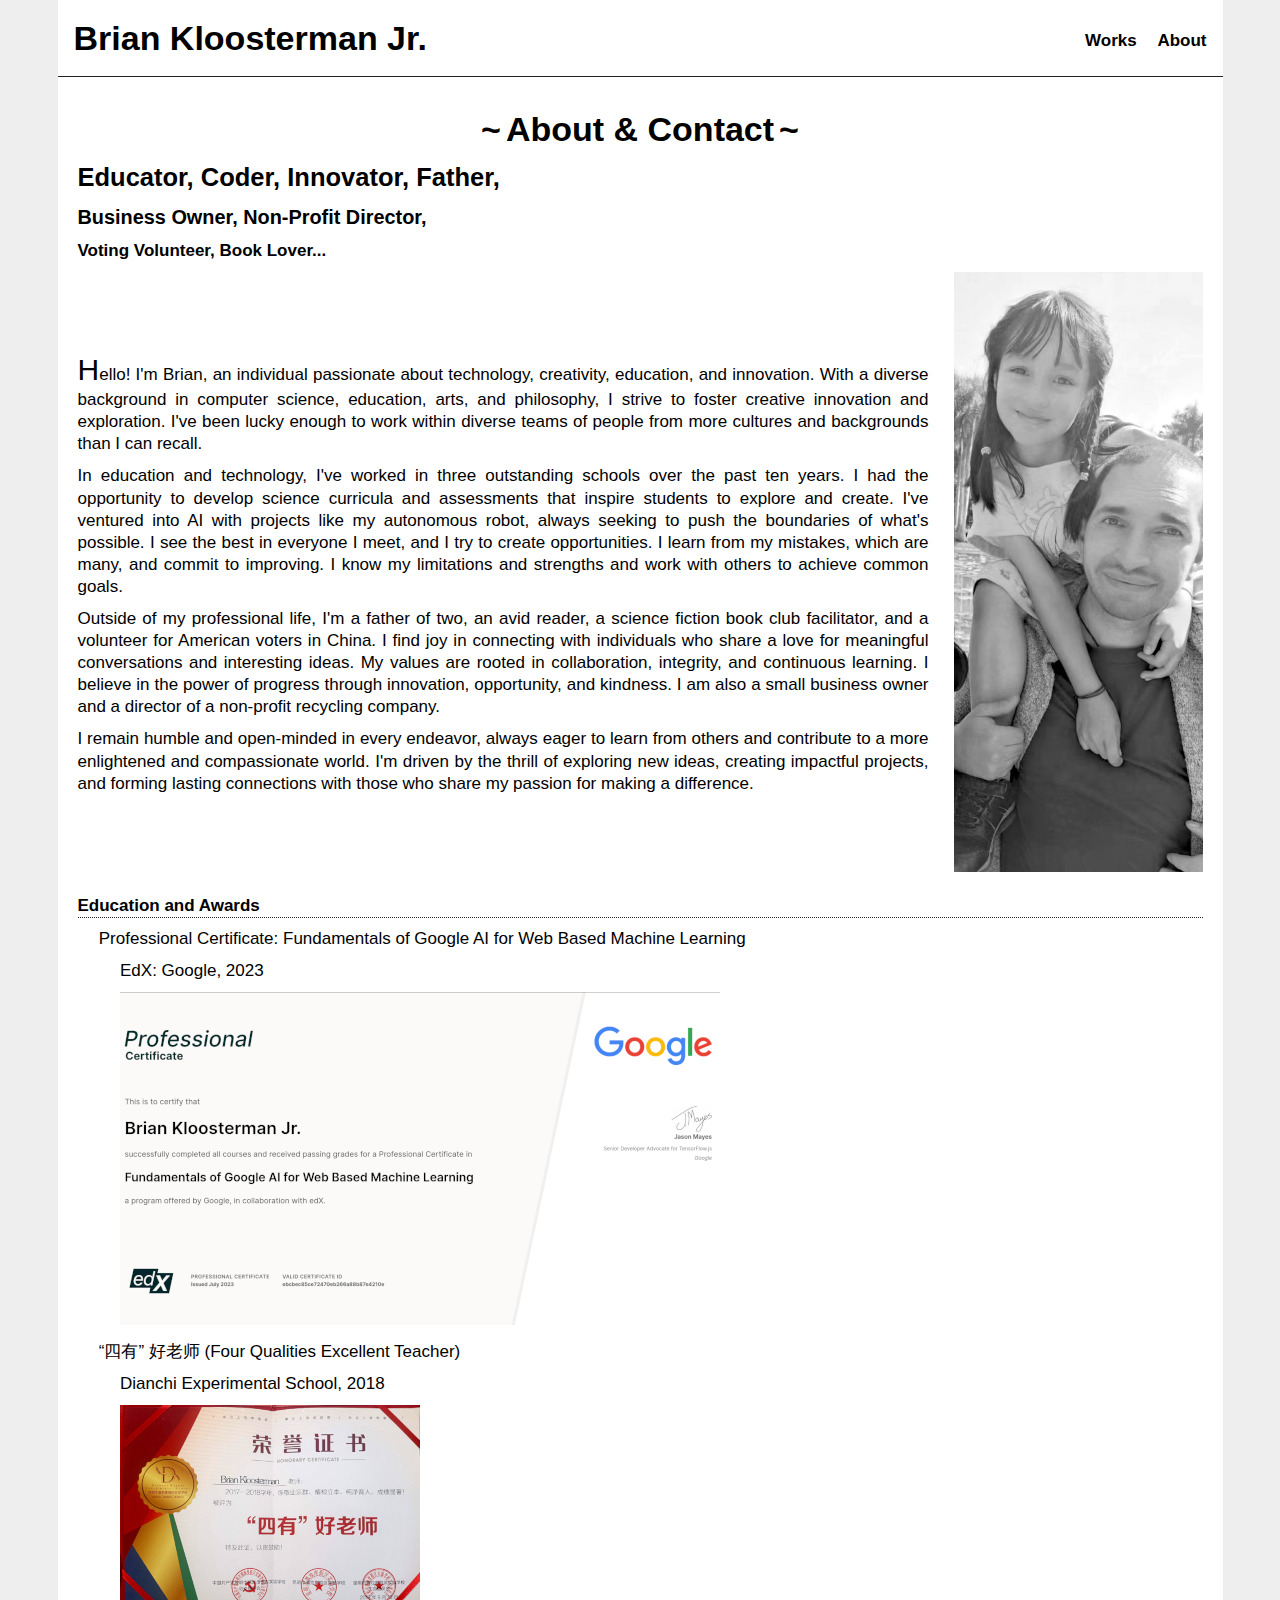
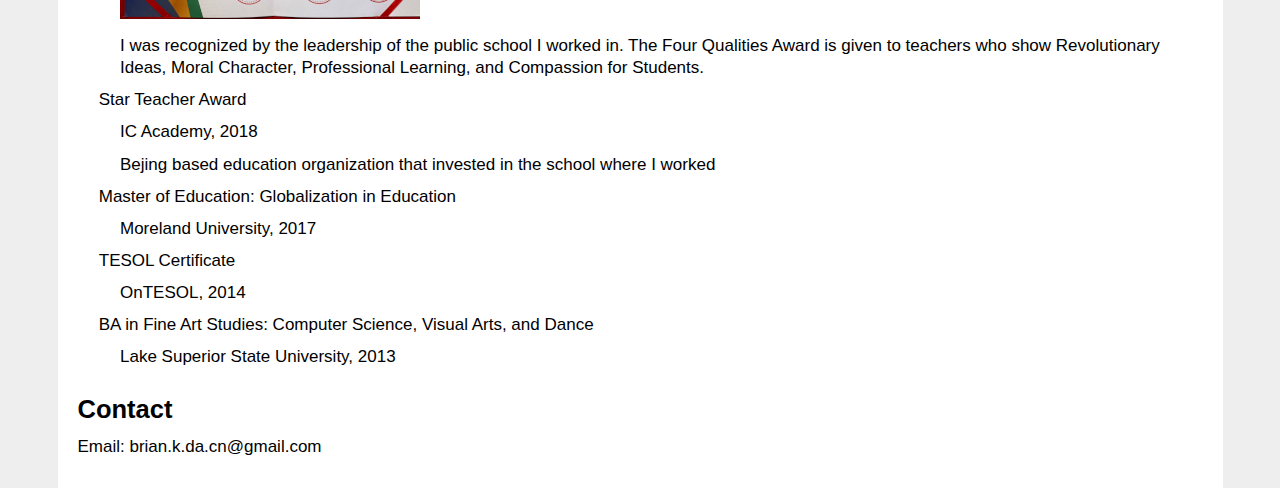
==== commit d6f5a2f1: "correction" ====
--- a/about.html
+++ b/about.html
@@ -69,7 +69,7 @@
              <li>
                 <p>Master of Education: Globalization in Education</p>
                 <ul>
-                   TEACH-NOW Graduate School of Education, 2017
+                   Moreland University, 2017
                 </ul>
              </li>
              <li>
